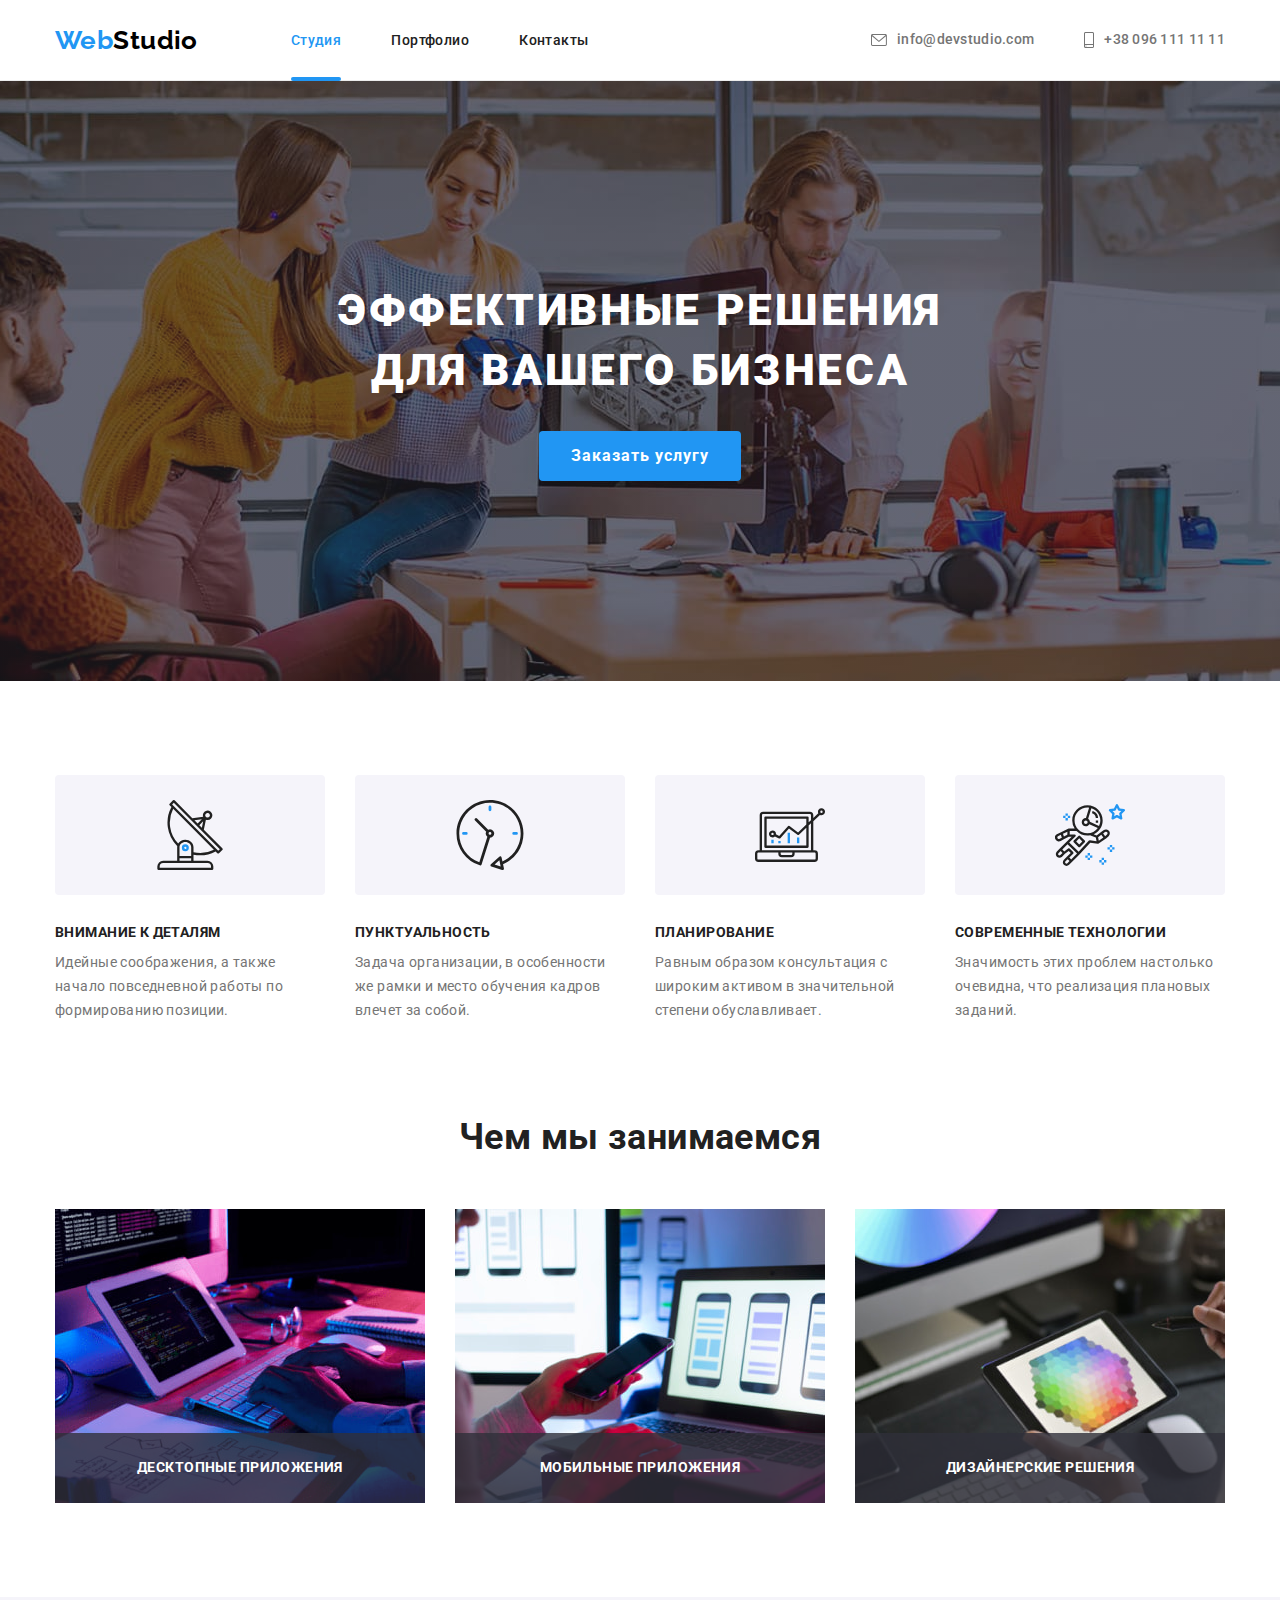
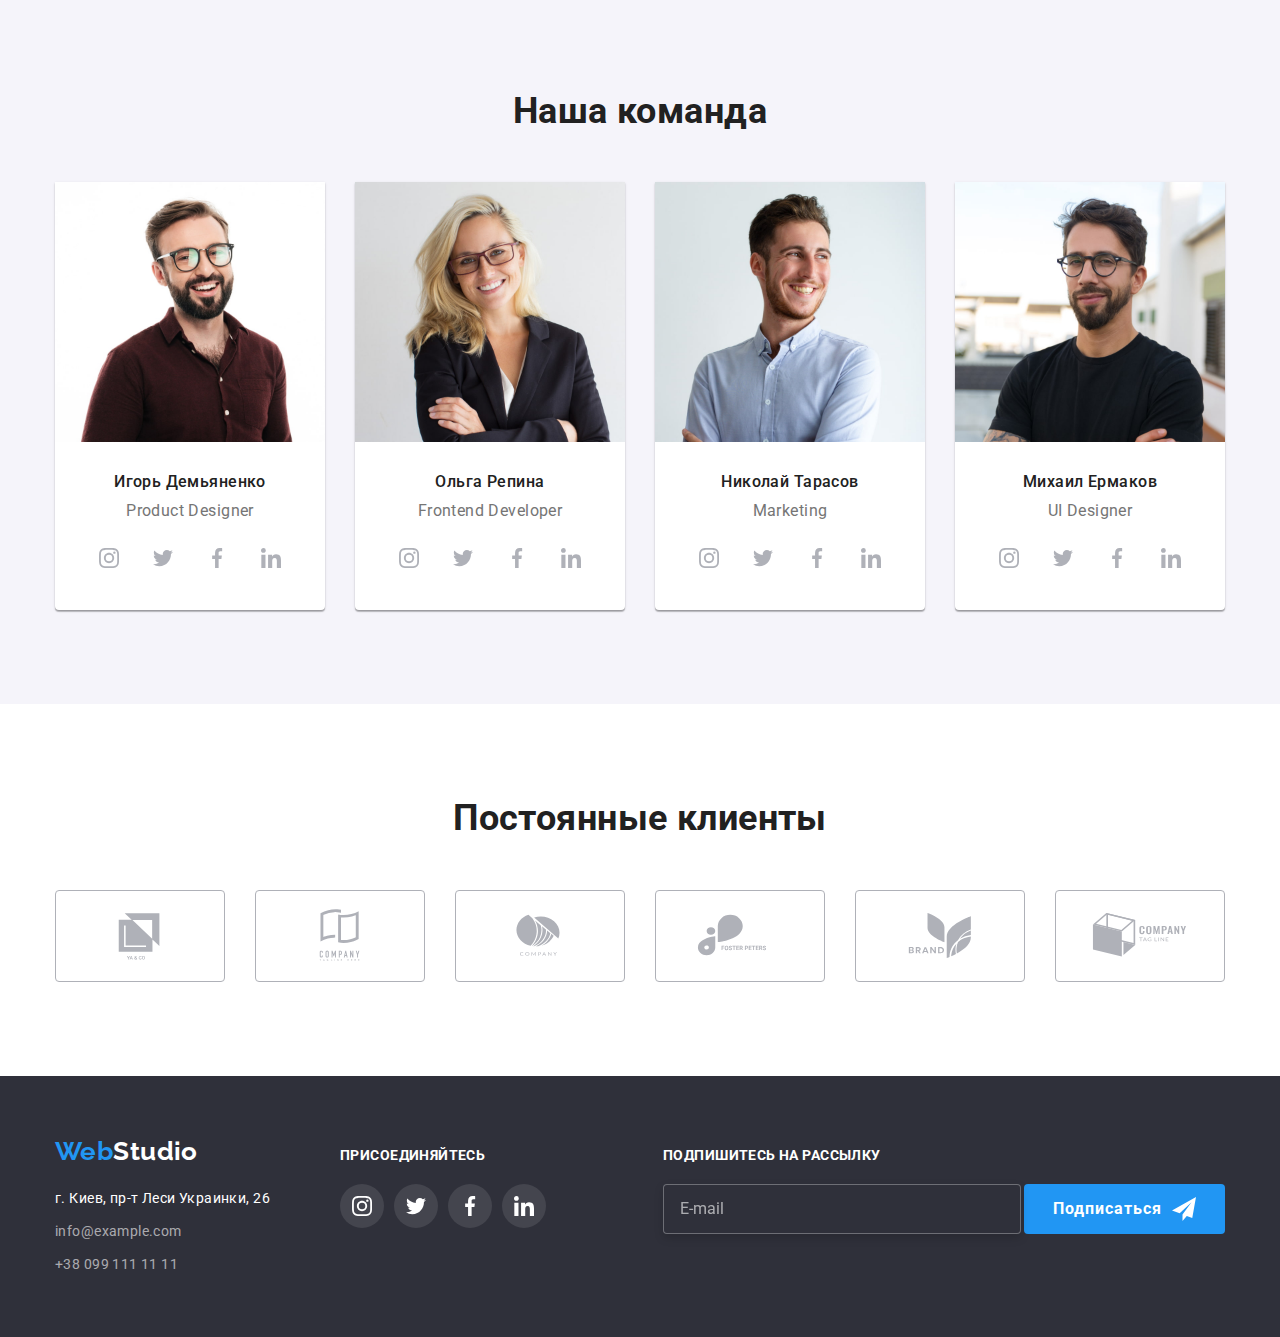
==== index.html @ cfaed06f "Initial commit" ====
<!DOCTYPE html>
<html lang="ru">
  <head>
    <meta charset="UTF-8" />
    <meta http-equiv="X-UA-Compatible" content="IE=edge" />
    <meta name="viewport" content="width=device-width, initial-scale=1.0" />
    <link rel="preconnect" href="https://fonts.googleapis.com" />
    <link rel="preconnect" href="https://fonts.gstatic.com" crossorigin />
    <link
      href="https://fonts.googleapis.com/css2?family=Raleway:wght@700&family=Roboto:wght@400;500;700;900&display=swap"
      rel="stylesheet"/>
    <title>Студия</title>
    <link rel="stylesheet" href="./css/modern-normalize.css">
    <link rel="stylesheet" href="./css/styles.css" />
  </head>
  <body>
    <header class="header">
      <div class="container about-container">
        <nav class="menu-nav">
            <a href="./index.html" class="logo"> Web<span class="logo-text">Studio</span></a>
          <ul class="site-nav list">        
            <li class="site-nav-item"><a href="./index.html" class="site-link link current">Студия</a></li>
            <li class="site-nav-item"><a href="./portfolio.html" class="site-link link">Портфолио</a></li>
            <li class="site-nav-item"><a href="#" class="site-link link">Контакты</a></li>
          </ul>      
        </nav>
        <ul class="out-nav list">
          <li class="out-nav-item">
            <a href="mailto:info@devstudio.com" class="out-link link">
              <svg class="out-nav-icon" width="16" height="12">
               <use href="./img/icons.svg#icon-envelope" ></use>
              </svg>
              info@devstudio.com</a>
          </li>
          <li class="out-nav-item">
            <a href="tel:+380961111111" class="out-link link">
              <svg class="out-nav-icon" width="10" height="16">
               <use href="./img/icons.svg#icon-smartphone" ></use>
              </svg>
              +38 096 111 11 11</a></li>
        </ul>
      </div>
    </header>
    <main>
     
      <section class="hero">
        <div class="container">
        <h1 class="hero-title">Эффективные решения для вашего бизнеса</h1>
        <button title="button" class="hero-btn" data-modal-open>Заказать услугу</button>
        </div>
      </section>
      <section class="feature section">
        <div class="container">
          <h2 class="section-title visually-hidden">Особенности</h2>
          <ul class="feature-list list">
            <li class="feature-item">
              <div class="feature-icon">
                <svg width="70" height="70">
                  <use href="./img/icons.svg#icon-antenna" ></use>
                </svg>  
              </div>          
              <h3 class="feature-title">Внимание к деталям</h3>
              <p class="feature-descr">Идейные соображения, а также начало повседневной работы по формированию позиции.</p>
            </li>
            <li class="feature-item">
              <div class="feature-icon">
                <svg width="70" height="70">
                  <use href="./img/icons.svg#icon-clock"></use>
                </svg>  
              </div>  
              <h3 class="feature-title">Пунктуальность</h3>
              <p class="feature-descr">Задача организации, в особенности же рамки и место обучения кадров влечет за собой.</p>
            </li>
            <li class="feature-item">
              <div class="feature-icon">
                <svg width="70" height="70">
                  <use href="./img/icons.svg#icon-diagram"></use>
                </svg>  
              </div>  
              <h3 class="feature-title">Планирование</h3>
              <p class="feature-descr">Равным образом консультация с широким активом в значительной степени обуславливает.</p>
            </li>
            <li class="feature-item">
              <div class="feature-icon">
                <svg width="70" height="70">
                  <use href="./img/icons.svg#icon-astronaut"></use>
                </svg>  
              </div>  
              <h3 class="feature-title">Современные технологии</h3>
              <p class="feature-descr">Значимость этих проблем настолько очевидна, что реализация плановых заданий.</p>
            </li>
          </ul>
        </div>
      </section>
      
      <section class="work section">
        <div class="container">
        <h2 class="section-title">Чем мы занимаемся</h2>
          <ul class="work-list list">
            <li class="work-item">
              <img src="./img/box/img-box1.jpg" alt="Разработка структуры сайта" width="370" height="294px"/>
              <p class="work-text">Десктопные приложения</p>
            </li>
            <li class="work-item">
              <img src="./img/box/img-box2.jpg" alt="адаптация" width="370" />
              <p class="work-text">Мобильные приложения</p>
            </li>
            <li class="work-item">
              <img src="./img/box/img-box3.jpg" alt="внешний интерфейс" width="370" />
              <p class="work-text">Дизайнерские решения</p>
            </li>
          </ul>
        </div>
      </section>
      <section class="team section">
        <div class="container">
          <h2 class="section-title">Наша команда</h2>
          <ul class="team-list list">
            <li class="team-item">
              <img src="./img/team/img-1.jpg" alt="Product Designer" width="270" />
              <div class="team-text">
                <h3 class="team-name">Игорь Демьяненко</h3>
                <p class="team-descr">Product Designer</p>
                <ul class="team-social list">
                  <li class="social-item">
                    <a href="#" class="social-link link">
                    <svg class="social-icon">
                      <use href="./img/icons.svg#icon-instagram"></use>
                    </svg>
                    </a>
                  </li>
                  <li class="social-item">
                    <a href="#" class="social-link link">
                    <svg class="social-icon">
                      <use href="./img/icons.svg#icon-twitter"></use>
                    </svg>
                    </a>
                  </li>
                  <li class="social-item">
                    <a href="#" class="social-link link">
                    <svg class="social-icon">
                      <use href="./img/icons.svg#icon-facebook"></use>
                    </svg>
                    </a>
                  </li>
                  <li class="social-item">
                    <a href="#" class="social-link link">
                    <svg class="social-icon">
                      <use href="./img/icons.svg#icon-linkedin"></use>
                    </svg>
                    </a>
                  </li>
                </ul>
              </div>
            </li>
            <li class="team-item">
              <img src="./img/team/img-2.jpg" alt="Frontend Developer" width="270" />
              <div class="team-text">
                <h3 class="team-name">Ольга Репина</h3>
                <p class="team-descr">Frontend Developer</p>
                <ul class="team-social list">
                  <li class="social-item">
                    <a href="#" class="social-link link">
                    <svg class="social-icon">
                      <use href="./img/icons.svg#icon-instagram"></use>
                    </svg>
                    </a>
                  </li>
                  <li class="social-item">
                    <a href="#" class="social-link link">
                    <svg class="social-icon">
                      <use href="./img/icons.svg#icon-twitter"></use>
                    </svg>
                    </a>
                  </li>
                  <li class="social-item">
                    <a href="#" class="social-link link">
                    <svg class="social-icon">
                      <use href="./img/icons.svg#icon-facebook"></use>
                    </svg>
                    </a>
                  </li>
                  <li class="social-item">
                    <a href="#" class="social-link link">
                    <svg class="social-icon">
                      <use href="./img/icons.svg#icon-linkedin"></use>
                    </svg>
                    </a>
                  </li>
                </ul>
              </div>
            </li>
            <li class="team-item">
              <img src="./img/team/img-3.jpg" alt="Marketing" width="270" />
              <div class="team-text">
                <h3 class="team-name">Николай Тарасов</h3>
                <p class="team-descr">Marketing</p>
                <ul class="team-social list">
                <li class="social-item">
                  <a href="#" class="social-link link">
                  <svg class="social-icon">
                    <use href="./img/icons.svg#icon-instagram"></use>
                  </svg>
                  </a>
                </li>
                <li class="social-item">
                  <a href="#" class="social-link link">
                  <svg class="social-icon">
                    <use href="./img/icons.svg#icon-twitter"></use>
                  </svg>
                  </a>
                </li>
                <li class="social-item">
                  <a href="#" class="social-link link">
                  <svg class="social-icon">
                    <use href="./img/icons.svg#icon-facebook"></use>
                  </svg>
                  </a>
                </li>
                <li class="social-item">
                  <a href="#" class="social-link link">
                  <svg class="social-icon">
                    <use href="./img/icons.svg#icon-linkedin"></use>
                  </svg>
                  </a>
                </li>
              </ul>
              </div>
            </li>
            <li class="team-item">
              <img src="./img/team/img-4.jpg" alt="UI Designer" width="270" />
              <div class="team-text">
                <h3 class="team-name">Михаил Ермаков</h3>
                <p class="team-descr">UI Designer</p>
                <ul class="team-social list">
                  <li class="social-item">
                    <a href="#" class="social-link link">
                    <svg class="social-icon">
                      <use href="./img/icons.svg#icon-instagram"></use>
                    </svg>
                    </a>
                  </li>
                  <li class="social-item">
                    <a href="#" class="social-link link">
                    <svg class="social-icon">
                      <use href="./img/icons.svg#icon-twitter"></use>
                    </svg>
                    </a>
                  </li>
                  <li class="social-item">
                    <a href="#" class="social-link link">
                    <svg class="social-icon">
                      <use href="./img/icons.svg#icon-facebook"></use>
                    </svg>
                    </a>
                  </li>
                  <li class="social-item">
                    <a href="#" class="social-link link">
                    <svg class="social-icon">
                      <use href="./img/icons.svg#icon-linkedin"></use>
                    </svg>
                    </a>
                  </li>
                </ul>
              </div>
            </li>
          </ul>
        </div>
      </section>
    <section class="client section">
      <div class="container">
        <h2 class="section-title">Постоянные клиенты</h2>
        <ul class="client-list list">
          <li class="client-item">
            <a href="#" class="client-link">
              <svg class="client-icon">
                <use href="./img/icons.svg#icon-client-1"></use>
              </svg>
            </a>
          </li>
          <li class="client-item">
            <a href="#" class="client-link">
              <svg class="client-icon">
                <use href="./img/icons.svg#icon-client-2"></use>
              </svg>
            </a>
          </li>
          <li class="client-item">
            <a href="#" class="client-link">
              <svg class="client-icon">
                <use href="./img/icons.svg#icon-client-3"></use>
              </svg>
            </a>
          </li>
          <li class="client-item">
            <a href="#" class="client-link">
              <svg class="client-icon">
                <use href="./img/icons.svg#icon-client-4"></use>
              </svg>
            </a>
          </li>
          <li class="client-item">
            <a href="#" class="client-link">
              <svg class="client-icon">
                <use href="./img/icons.svg#icon-client-5"></use>
              </svg>
            </a>
          </li>
          <li class="client-item">
            <a href="#" class="client-link">
              <svg class="client-icon">
                <use href="./img/icons.svg#icon-client-6"></use>
              </svg>
            </a>
          </li>
        </ul>
      </div>
    </section>
    </main>
    <footer class="footer">
      <div class="container ">
        <div>
          <a href="./index.html" class="logo"> Web<span class="footer-text">Studio</span></a>
          <address>
            <ul class="addres list">
              <li class="addres-item"><a href="https://goo.gl/maps/YC8JhcxrnrDwgEbE9" target="_blank" rel="noopener nofollow noreferrer" class="addres-link">г. Киев, пр-т Леси Украинки, 26</a></li>
              <li class="addres-item"><a href="mailto:info@example.com" class="link">info@example.com</a></li>
              <li class="addres-item"><a href="tel:+380991111111" class="link">+38 099 111 11 11</a></li>
            </ul>
          </address>
        </div>
        <div class="footer-social">
          <p class="footer-title">Присоединяйтесь</p>
          <ul class="social-list list">
            <li class="social-item">
              <a href="#" class="social-link link">
                <svg class="social-icon">
                  <use href="./img/icons.svg#icon-instagram"></use>
                </svg>
              </a>
            </li>
            <li class="social-item">
              <a href="#" class="social-link link">
                <svg class="social-icon">
                  <use href="./img/icons.svg#icon-twitter"></use>
                </svg>
              </a>
            </li>
            <li class="social-item">
              <a href="#" class="social-link link">
                <svg class="social-icon">
                  <use href="./img/icons.svg#icon-facebook"></use>
                </svg>
              </a>
            </li>
            <li class="social-item">
              <a href="#" class="social-link link">
                <svg class="social-icon">
                  <use href="./img/icons.svg#icon-linkedin"></use>
                </svg>
              </a>
            </li>
          </ul>
        </div>
        <div class="footer-subscription">
          <p class="footer-title">Подпишитесь на рассылку</p>
          <form class="footer-form">
            <input class="footer-input" type="email" name="mail" placeholder="E-mail" required>
            <button type="submit" class="footer-btn">
              Подписаться
              <svg class="send-icon">
                <use href="./img/icons.svg#icon-send"></use>
              </svg>
            </button>
          </form>
        </div>
      </div>
    </footer>
  <div class="backdrop is-hidden" data-modal>
    <div class="modal">
      <button type="button" class="modal-close" data-modal-close>
        <svg class="close-icon" width="18" height="18">
          <use href="./img/icons.svg#icon-close"></use>
        </svg>
      </button>
       <form class="request-form"> 
        <p class="request-title">Оставьте свои данные, мы вам перезвоним</p>
        
        <label class="request-field">
          <span class="request-descr">Имя</span> 
          <input class="request-input" type="text" name="name" required>
          <svg class="request-icon" width="18" height="18">
            <use href="./img/icons.svg#icon-person"></use>
          </svg>
        </label>
        
        <label class="request-field">
          <span class="request-descr">Телефон</span> 
          <input class="request-input" type="tel" name="tel" required>
          <svg class="request-icon" width="18" height="18">
            <use href="./img/icons.svg#icon-phone"></use>
          </svg>
        </label>

        <label class="request-field">
          <span class="request-descr">Почта</span> 
          <input class="request-input" type="email" name="mail" required>
          <svg class="request-icon" width="18" height="18">
            <use href="./img/icons.svg#icon-email"></use>
          </svg>
        </label>

        <label class="request-field">
          <span class="request-descr">Комментарии</span> 
          <textarea class="request-comment" name="comment" rows="10" placeholder="Введите текст"></textarea>
        </label>

        <label class="request-check">
          <input class="checkbox visually-hidden" type="checkbox" name="check" value="check"  required>
          <span class="custom-check">
            <svg class="check-icon" width="16" height="15">
              <use href="./img/icons.svg#icon-check"></use>
            </svg>
          </span>
          <span class="check-text">
            Соглашаюсь с рассылкой и принимаю 
            <a href="#" class="request-link">Условия договора</a> 
          </span>
        </label>

        <button type="submit" class="request-btn">Отправить</button>
      </form>
    </div>
    </div>
  <script src="./js/modal.js"></script>
  </body>
</html>
---- css/styles.css ----
:root {
  --primary-text-color: #757575;
  --title-text-color: #212121;
  --accent-color: #2196f3;
  --white-color: #ffffff;
  --alternative-white-color: #f5f4fa;
  --grey-fon-color: #c4c4c4;
  --border-color: #eeeeee;
  --line-color: #ececec;
  --icon-color: #afb1b8;
  --footer-color: #2f303a;
  --footer-icon: rgba(255, 255, 255, 0.1);
  --bgnd-text-color: rgba(47, 48, 58, 0.8);
  --modal-overlay-color: rgba(0, 0, 0, 0.2);
  --input-dorder-color: rgba(33, 33, 33, 0.2);

}

body {
  font-family: 'Roboto', 'Arial', 'sans-serif';
  background-color: var(--white-color);
  color: var(--primary-text-color);
  font-size: 14px;
  letter-spacing: 0.03em;
}

h1,
h2,
h3,
h4,
h5,
h6,
p {
  margin: 0;
}

img {
  display: block;
  max-width: 100%;
  height: auto;
}

.list {
  list-style: none;
  padding-left: 0;
  margin: 0;
}

.link {
  text-decoration: none;
  
}

.section {
  padding-top: 94px;
  padding-bottom: 94px;
}

.container {
  width: 1200px;
  margin: 0 auto;
  padding: 0 15px;
}
/* header */

.header {
  border-bottom: 1px solid var(--line-color);
}
.about-container {
  display: flex;
  align-items: center;
}

.menu-nav {
  display: flex;
  align-items: center;
}

.logo {
  font-family: 'Raleway';
  font-weight: 700;
  font-size: 26px;
  line-height: 1.19em;
  color: var(--accent-color);
  text-decoration: none;
}
.logo-text {
  color: #000000;
}

/* ste-nav */

.site-nav {
  display: flex;
  margin-left: 93px;
}

.site-link {
  font-weight: 500;
  color: var(--title-text-color);

  transition: color 250ms cubic-bezier(0.4, 0, 0.2, 1);  
}
.site-link:hover,
.site-link:focus {
  color: var(--accent-color);
}

.site-nav-item {
  position: relative;
}
.current {
  color: var(--accent-color);
}
.current::after {
  position: absolute;
  top: calc(100% + 29px);
  left: 0;
  content: '';
  width: 100%;
  height: 4px;
  background-color: var(--accent-color);
  border-radius: 2px;
}
.site-nav-item + .site-nav-item,
.out-nav-item + .out-nav-item {
  margin-left: 50px;
}

/* out-nav */

.out-nav {
  display: flex;
  margin-left: auto;
  padding: 32px 0;
}

.out-link {
  font-weight: 500;
  color: var(--primary-text-color);
  font-family: inherit;
  line-height: 1.14em;
  letter-spacing: 0.02em;
  display: flex;
  align-items: center;

  transition: color 250ms cubic-bezier(0.4, 0, 0.2, 1);
}

.out-nav-icon {
  fill: currentColor;
  margin-right: 10px;
}

.out-link:hover,
.out-link:focus {
  color: var(--accent-color);
}

/* main */

/* Studio */
.hero {
  max-width: 1600px;
  height: 600px;
  margin-left: auto;
  margin-right: auto;
  background-color: var(--grey-fon-color);
  background-image: linear-gradient(to right, rgba(47, 48, 58, 0.4), rgba(47, 48, 58, 0.4)),
    url(../img/hero.jpg);
  background-repeat: no-repeat;
  background-size: cover;
  background-position: center;
  padding: 200px 0;
}

.hero-title {
  font-weight: 900;
  font-size: 44px;
  line-height: 1.36em;
  text-align: center;
  letter-spacing: 0.06em;
  color: var(--white-color);
  text-transform: uppercase;
  width: 700px;
  margin: 0 auto;
}

.hero-btn {
  font-family: inherit;
  display: block;
  margin: 0 auto;
  background-color: var(--accent-color);
  border-radius: 4px;
  padding: 10px 32px;
  font-weight: 700;
  font-size: 16px;
  line-height: 1.88em;
  letter-spacing: 0.06em;
  color: var(--white-color);
  cursor: pointer;
  border-style: none;
  margin-top: 30px;

  transition: background-color 250ms cubic-bezier(0.4, 0, 0.2, 1);
}

.hero-btn:hover,
.hero-btn:focus {
  background-color: #188ce8;
}

.section-title {
  font-weight: 700;
  font-size: 36px;
  line-height: 1.16em;
  color: var(--title-text-color);
  text-align: center;
  margin-bottom: 50px;
}

/* feature */

.feature-list {
  display: flex;
}

.feature-icon {
  display: flex;
  justify-content: center;
  align-items: center;
  width: 270px;
  height: 120px;
  background-color: var(--alternative-white-color);
  border-radius: 4px;
}

.feature-item {
  width: 270px;
}

.feature-item + .feature-item {
  margin-left: 30px;
}

.feature-title {
  font-weight: 700;
  font-size: 14px;
  line-height: 1.14em;
  text-transform: uppercase;
  color: var(--title-text-color);
  margin-top: 30px;
}

.feature-descr {
  line-height: 1.71em;
  margin-top: 10px;
}

/* work */

.work {
  padding-top: 0;
}

.work-list,
.team-list {
  display: flex;
}

.work-item + .work-item,
.team-item + .team-item {
  margin-left: 30px;
}

.work-item {
  position: relative;
}

.work-text {
  display: flex;
  justify-content: center;
  align-items: center;
  position: absolute;
  width: 100%;
  height: 70px;
  left: 0;
  bottom: 0;
  font-weight: 700;
  line-height: 1.14em;
  text-transform: uppercase;
  color: var(--white-color);
  background-color: var(--bgnd-text-color);
}
/* team */

.team {
  background-color: var(--alternative-white-color);
}
.team-item {
  box-shadow: 0px 1px 3px rgba(0, 0, 0, 0.12), 0px 1px 1px rgba(0, 0, 0, 0.14),
    0px 2px 1px rgba(0, 0, 0, 0.2);
  border-radius: 0px 0px 4px 4px;
  width: 270px;
  background-color: var(--white-color);
}

.team-text {
  text-align: center;
  padding-top: 30px;
  padding-bottom: 30px;
}

.team-name {
  font-weight: 500;
  font-size: 16px;
  line-height: 1.19em;
  color: var(--title-text-color);
}

.team-descr {
  font-size: 16px;
  line-height: 1.19em;
  margin-top: 10px;
}

.team-social {
  display: flex;
  justify-content: center;
  margin-top: 16px;
}

.social-item + .social-item {
  margin-left: 10px;
}
.social-link {
  display: flex;
  align-items: center;
  justify-content: center;
  width: 44px;
  height: 44px;
  border-radius: 50%;
  color: var(--icon-color);

  transition-property: background-color, color;
  transition-duration: 250ms;
  transition-timing-function: cubic-bezier(0.4, 0, 0.2, 1);
}
.social-icon {
  width: 20px;
  height: 20px;
  fill: currentColor;
}
.social-link:hover,
.social-link:focus {
  background-color: var(--accent-color);
  color: var(--white-color);
}

/* Постоянные клиенты */

.client-list {
  display: flex;
}

.client-item + .client-item {
  margin-left: 30px;
}

.client-link {
  display: flex;
  justify-content: center;
  align-items: center;
  width: 170px;
  height: 92px;
  border: 1px solid var(--icon-color);
  border-radius: 4px;
  color: var(--icon-color);

  transition-property: background-color, color;
  transition-duration: 250ms;
  transition-timing-function: cubic-bezier(0.4, 0, 0.2, 1);

}

.client-link:hover,
.client-link:focus {
  color: var(--accent-color);
  border-color: var(--accent-color);
}

.client-icon {
  width: 106px;
  height: 60px;
  fill: currentColor;
}
/* footer */
.footer .container {
  display: flex;
  align-items: baseline;
}
.footer {
  background: var(--footer-color);
  padding: 60px 0;
}

.footer-text {
  color: var(--white-color);
}

.addres {
  font-style: normal;
  margin-top: 20px;
}

.addres-link {
  line-height: 1.71em;
  color: var(--white-color);
  color: var(--white-color);
  text-decoration: none;

  transition: color 250ms cubic-bezier(0.4, 0, 0.2, 1);
}
.addres-link:hover,
.addres-link:focus {
  color: var(--accent-color);
}

.addres .link {
  color: rgba(255, 255, 255, 0.6);
  line-height: 1.71em;

  transition: color 250ms cubic-bezier(0.4, 0, 0.2, 1);
}
.addres .link:hover,
.addres .link:focus {
  color: var(--accent-color);
}

.addres-item + .addres-item {
  margin-top: 9px;
}

.footer-social {
  margin-left: 70px;
}

.footer-title {
  font-weight: 700;
  line-height: 1.14em;
  text-transform: uppercase;
  color: var(--white-color);
}

.social-list {
  display: flex;
  justify-content: center;
  margin-top: 20px;
}
.social-list > .social-item {
  color: var(--white-color);
  border-radius: 50%;
  background-color: var(--footer-icon);
}

.social-list .social-link {
  color: var(--white-color);
}

/* footer form */

.footer-subscription {
  margin-left: auto;
}
.footer-form {
  margin-top: 20px;
}
.footer-input {
  width: 358px;
  height: 50px;
  padding-left: 16px;
  background-color: var(--footer-color);
  border: 1px solid rgba(255, 255, 255, 0.3);
  filter: drop-shadow(0px 4px 4px rgba(0, 0, 0, 0.15));
  border-radius: 4px;
  color: var(--white-color);
}

.footer-input::placeholder {
  font-size: 16px;
  line-height: 1.25em;
  color: rgba(255, 255, 255, 0.6);
}

.footer-btn {
  font-family: inherit;
  display: inline-flex;
  align-items: center;
  background-color: var(--accent-color);
  border-radius: 4px;
  padding: 10px 29px;
  font-weight: 700;
  font-size: 16px;
  line-height: 1.88em;
  letter-spacing: 0.06em;
  color: var(--white-color);
  cursor: pointer;
  border-style: none;

}


.send-icon {
  display: block;
  width: 24px;
  height: 24px;
  fill: currentColor;
  margin-left: 10px;
}
/* portfolio */

/* portfolio filter */

.filter-list {
  display: flex;
  justify-content: center;
  margin-bottom: 50px;
}
.filter-item {
  margin-left: 8px;
}
.filter-item:first-child {
  margin-left: 0;
}

.filter-btn {
  font-family: inherit;
  background-color: var(--alternative-white-color);
  font-weight: 500;
  font-size: 16px;
  line-height: 1.625em;
  letter-spacing: 0.03em;
  color: var(--title-text-color);
  padding: 6px 22px;
  border-style: none;
  border-radius: 4px;
  cursor: pointer;

  transition-property: background-color, color, box-shadow;
  transition-duration: 250ms;
  transition-timing-function: cubic-bezier(0.4, 0, 0.2, 1);

}
.filter-btn:hover,
.filter-btn:focus {
  background-color: var(--accent-color);
  color: var(--white-color);
  box-shadow: 0px 3px 1px rgba(0, 0, 0, 0.1), 0px 1px 2px rgba(0, 0, 0, 0.08),
    0px 2px 2px rgba(0, 0, 0, 0.12);
}

/* portfolio card */

.portfolio-list {
  display: flex;
  flex-wrap: wrap;
}

.portfolio-link {
  display: block;
}
.portfolio-item {
  width: 370px;
  margin-right: 30px;
  margin-bottom: 30px;
}
.portfolio-item:nth-child(3n) {
  margin-right: 0;
}
.portfolio-item:nth-last-child(-n + 3) {
  margin-bottom: 0;
}
.portfolio-text {
  padding: 20px 24px;
  border: 1px solid var(--border-color);
  border-top: none;
}
.portfolio-title {
  font-weight: 700;
  font-size: 18px;
  line-height: 2em;
  letter-spacing: 0.06em;
  color: var(--title-text-color);
  margin-bottom: 4px;
}
.portfolio-descr {
  line-height: 1.88em;
  font-family: inherit;
  font-weight: 400;
  font-size: 16px;
  letter-spacing: 0.03em;
  color: var(--primary-text-color);

  transition: box-shadow 250ms cubic-bezier(0.4, 0, 0.2, 1);
}
.portfolio-link:hover,
.portfolio-link:focus {
  box-shadow: 0px 1px 1px rgba(0, 0, 0, 0.12), 0px 4px 4px rgba(0, 0, 0, 0.06),
    1px 4px 6px rgba(0, 0, 0, 0.16);
}

.portfolio-thumb {
  position: relative;
  overflow: hidden;
}

.card-active {
  position: absolute;
  width: 100%;
  height: 100%;
  top: 0;
  left: 0;
  font-size: 18px;
  line-height: 1.56em;
  letter-spacing: 0.03em;
  padding: 63px 24px;

  color: var(--white-color);
  background-color: rgba(33, 150, 243, 0.9);
  transform: translateY(100%);
  transition: transform 250ms cubic-bezier(0.4, 0, 0.2, 1);
}

.portfolio-link:hover .card-active,
.portfolio-link:focus .card-active {
  transform: translateY(0);
}

/* модальное окно */

.backdrop {
  position: fixed;
  top: 0;
  left: 0;
  width: 100%;
  height: 100%;
  background-color: var(--modal-overlay-color);

  opacity: 1;
  visibility: visible;
  transition: opacity 250ms cubic-bezier(0.4, 0, 0.2, 1),
              visibility 250ms cubic-bezier(0.4, 0, 0.2, 1);
}

.backdrop.is-hidden {
  visibility: hidden;
  opacity: 0;
  pointer-events: none;
}
.modal-close {
  position: absolute;
  top: 8px;
  right: 8px;
  display: flex;
  align-items: center;
  justify-content: center;
  width: 30px;
  height: 30px;
  border: 1px solid rgba(0, 0, 0, 0.1);
  border-radius: 50%;
  background-color: var(--white-color);
  cursor: pointer;
  color: #000000;

  transition: color 250ms cubic-bezier(0.4, 0, 0.2, 1);
}
.close-icon {
  fill: currentColor;
}

.modal-close:hover,
.modal-close:focus {
  color: var(--accent-color);
}

.backdrop.is-hidden .modal {
  transform: translate(-50%, -50%) scale(0.8);
}

.modal {
  
  position: absolute;
  top: 50%;
  left: 50%;
  transform: translate(-50%, -50%) scale(1);
  width: 528px;
  height: 581px;
  background-color: var(--white-color);
  border-radius: 4px;
  box-shadow: 0px 1px 3px rgba(0, 0, 0, 0.12), 0px 1px 1px rgba(0, 0, 0, 0.14), 0px 2px 1px rgba(0, 0, 0, 0.2);
  padding: 40px;

  transition: transform 250ms cubic-bezier(0.4, 0, 0.2, 1);
}

/* request form */

.request-form{
  display: flex;
  flex-direction: column;
  align-items: center;
}
.request-title {
  font-weight: 700;
  font-size: 20px;
  line-height: 1.15em;
  color: var(--title-text-color);
}

.request-field{
  display: flex;
  flex-direction: column;
  position: relative;
}

.request-field:not(first-child) {
  margin-top: 10px;
}
.request-descr  {
  font-size: 12px;
  line-height: 1.17em;
  letter-spacing: 0.01em;

}
 .request-input {
  width: 448px;
  height: 40px;
  padding-left: 50px;
  border: 1px solid var(--input-dorder-color);
  border-radius: 4px;
  cursor: pointer;
  margin-top: 4px;

  transition: border-color 250ms cubic-bezier(0.4, 0, 0.2, 1);
}

.request-input:hover, 
.request-input:focus-within,
.request-comment:hover, 
.request-comment:focus-within {
  border-color: var(--accent-color);
  outline: none;
}

.request-input:hover+ .request-icon,
.request-input:focus-within+ .request-icon {
  fill: var(--accent-color);
}
.request-comment {
  width: 448px;
  height: 120px;
  padding: 12px 16px;
  border: 1px solid var(--input-dorder-color);
  border-radius: 4px;
  resize: none;
  margin-top: 4px;
  cursor: pointer;

    transition: border-color 250ms cubic-bezier(0.4, 0, 0.2, 1);

}
.request-comment::placeholder{
  letter-spacing: 0.01em;
  color: rgba(117, 117, 117, 0.5);
}
.request-icon{
  position: absolute;
  bottom: 11px;
  left: 12px;
  margin-top: 4px;
  fill: var(--title-text-color);
  cursor: pointer;
  transition: fill 250ms cubic-bezier(0.4, 0, 0.2, 1);
}

/* Checkbox */

.request-check {
  display: flex;
  align-items: center;
  font-size: 14px;
  line-height: 1.71em;
  margin-top: 20px;
}

.custom-check {
  display: inline-flex;
  align-items: center;
  justify-content: center;
  width: 16px;
  height: 15px;
  background-color: var(--white-color);
  border-radius: 2px;
  border: 2px solid var(--title-text-color);
  margin-right: 8px;

  transition: background-color 250ms cubic-bezier(0.4, 0, 0.2, 1),
              background-color 250ms cubic-bezier(0.4, 0, 0.2, 1);
}

.checkbox:checked+ .custom-check {
  background-color: var(--accent-color);
  border: 2px solid var(--accent-color);
}

.request-link {
  color: var(--accent-color);
}
.request-btn {

  font-family: inherit;
  font-weight: 700;
  font-size: 16px;
  line-height: 1.88em;
  letter-spacing: 0.06em;
  background-color: var(--accent-color);
  padding: 10px 55px;
  color: var(--white-color);
  box-shadow: 0px 4px 4px rgba(0, 0, 0, 0.15);
  border-radius: 4px;
  border: none;
  margin-top: 30px;
  cursor: pointer;

  transition: background-color 250ms cubic-bezier(0.4, 0, 0.2, 1);

}
.request-btn:hover,
.request-btn:focus {
 background-color: #188CE8;
}

/* Скрыть заголовки */
.visually-hidden {
  position: absolute;
  width: 1px;
  height: 1px;
  margin: -1px;
  border: 0;
  padding: 0;

  white-space: nowrap;
  clip-path: inset(100%);
  clip: rect(0 0 0 0);
  overflow: hidden;
}
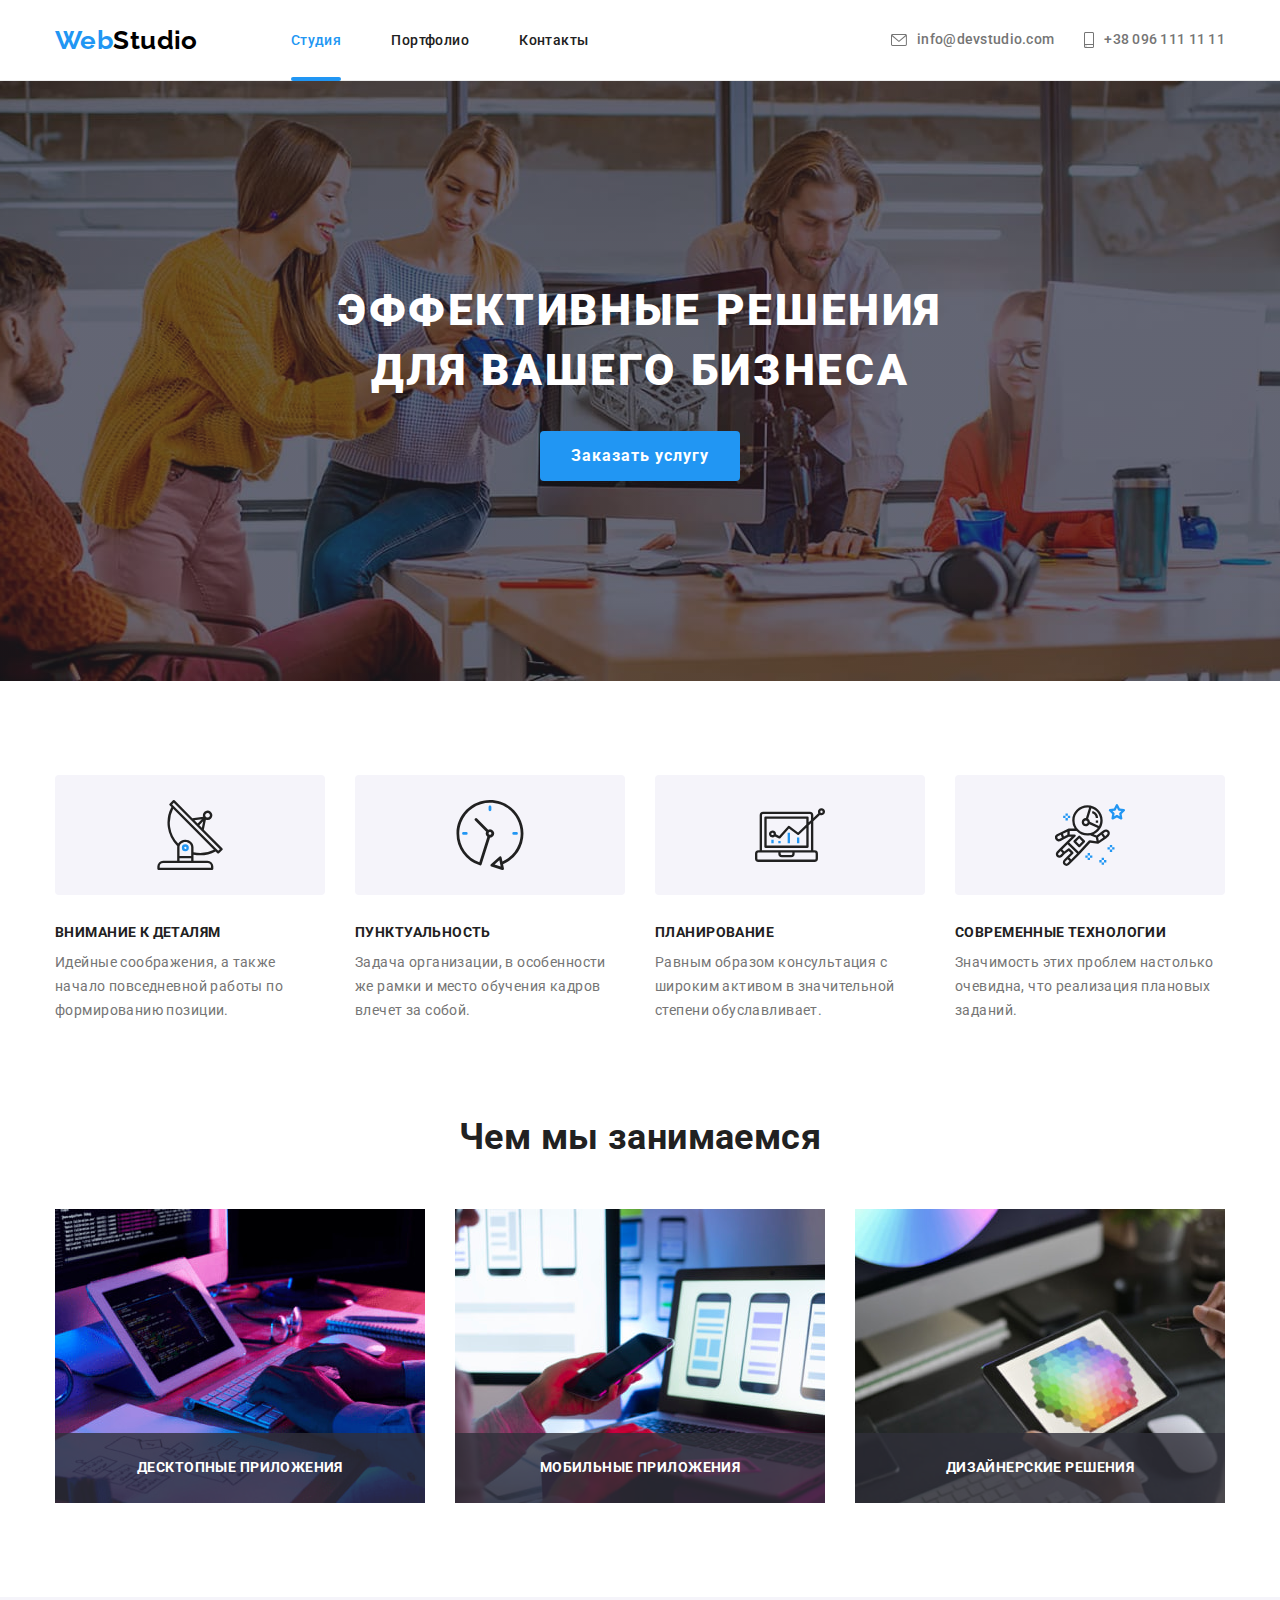
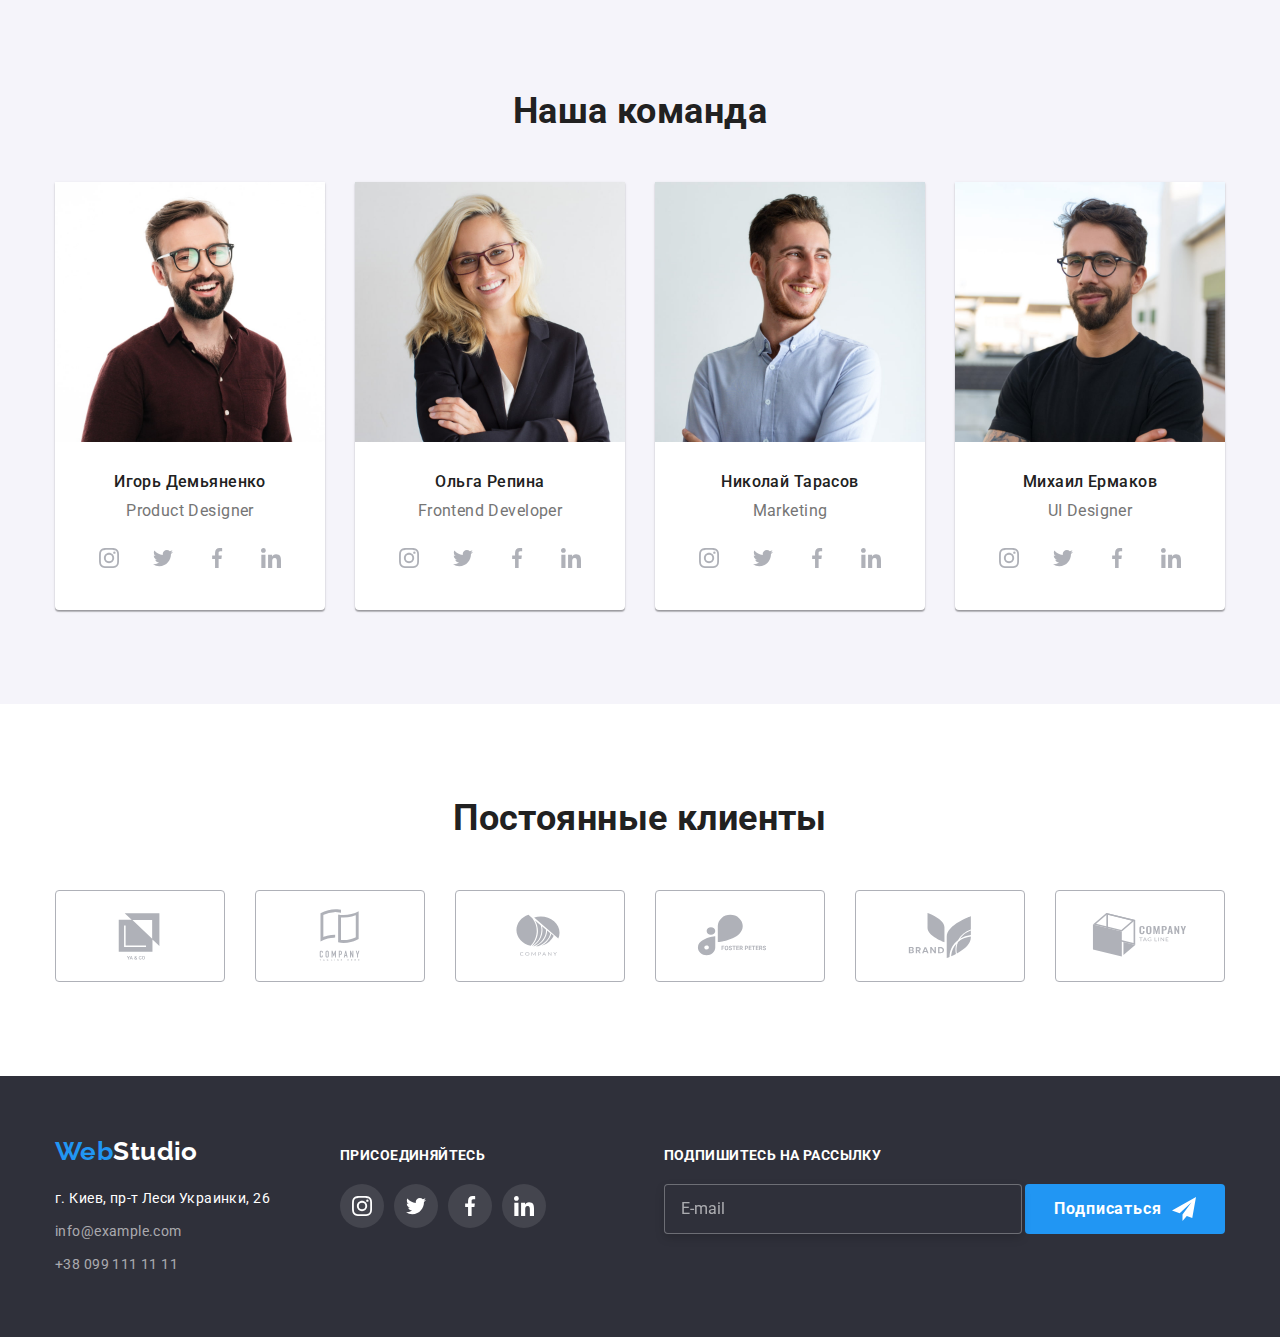
==== commit c9277d96: "Проводит рефакторинг CSS-кода через препроцессор SASS" ====
--- a/index.html
+++ b/index.html
@@ -10,31 +10,31 @@
       href="https://fonts.googleapis.com/css2?family=Raleway:wght@700&family=Roboto:wght@400;500;700;900&display=swap"
       rel="stylesheet"/>
     <title>Студия</title>
-    <link rel="stylesheet" href="./css/modern-normalize.css">
-    <link rel="stylesheet" href="./css/styles.css" />
+    <link rel="stylesheet" href="./css/modern-normalize.min.css">
+    <link rel="stylesheet" href="./css/main.min.css">
   </head>
   <body>
     <header class="header">
-      <div class="container about-container">
+      <div class="container header__container">
         <nav class="menu-nav">
-            <a href="./index.html" class="logo"> Web<span class="logo-text">Studio</span></a>
-          <ul class="site-nav list">        
-            <li class="site-nav-item"><a href="./index.html" class="site-link link current">Студия</a></li>
-            <li class="site-nav-item"><a href="./portfolio.html" class="site-link link">Портфолио</a></li>
-            <li class="site-nav-item"><a href="#" class="site-link link">Контакты</a></li>
+            <a href="./index.html" class="logo"> Web<span class="logo__text logo__text--light">Studio</span></a>
+          <ul class="menu-nav__list list">        
+            <li class="menu-nav__item"><a href="./index.html" class="menu-nav__link link menu-nav__link--current">Студия</a></li>
+            <li class="menu-nav__item"><a href="./portfolio.html" class="menu-nav__link link">Портфолио</a></li>
+            <li class="menu-nav__item"><a href="#" class="menu-nav__link link">Контакты</a></li>
           </ul>      
         </nav>
         <ul class="out-nav list">
-          <li class="out-nav-item">
-            <a href="mailto:info@devstudio.com" class="out-link link">
-              <svg class="out-nav-icon" width="16" height="12">
+          <li class="out-nav__item">
+            <a href="mailto:info@devstudio.com" class="out-nav__link link">
+              <svg class="out-nav__icon" width="16" height="12">
                <use href="./img/icons.svg#icon-envelope" ></use>
               </svg>
               info@devstudio.com</a>
           </li>
-          <li class="out-nav-item">
-            <a href="tel:+380961111111" class="out-link link">
-              <svg class="out-nav-icon" width="10" height="16">
+          <li class="out-nav__item">
+            <a href="tel:+380961111111" class="out-nav__link link">
+              <svg class="out-nav__icon" width="10" height="16">
                <use href="./img/icons.svg#icon-smartphone" ></use>
               </svg>
               +38 096 111 11 11</a></li>
@@ -45,49 +45,49 @@
      
       <section class="hero">
         <div class="container">
-        <h1 class="hero-title">Эффективные решения для вашего бизнеса</h1>
-        <button title="button" class="hero-btn" data-modal-open>Заказать услугу</button>
+        <h1 class="hero__title">Эффективные решения для вашего бизнеса</h1>
+        <button title="button" class="btn hero__btn" data-modal-open>Заказать услугу</button>
         </div>
       </section>
       <section class="feature section">
         <div class="container">
-          <h2 class="section-title visually-hidden">Особенности</h2>
-          <ul class="feature-list list">
-            <li class="feature-item">
-              <div class="feature-icon">
+          <h2 class="section__title visually-hidden">Особенности</h2>
+          <ul class="feature__list list">
+            <li class="feature__item">
+              <div class="feature__icon">
                 <svg width="70" height="70">
                   <use href="./img/icons.svg#icon-antenna" ></use>
                 </svg>  
               </div>          
-              <h3 class="feature-title">Внимание к деталям</h3>
-              <p class="feature-descr">Идейные соображения, а также начало повседневной работы по формированию позиции.</p>
-            </li>
-            <li class="feature-item">
-              <div class="feature-icon">
+              <h3 class="feature__title">Внимание к деталям</h3>
+              <p class="feature__descr">Идейные соображения, а также начало повседневной работы по формированию позиции.</p>
+            </li>
+            <li class="feature__item">
+              <div class="feature__icon">
                 <svg width="70" height="70">
                   <use href="./img/icons.svg#icon-clock"></use>
                 </svg>  
               </div>  
-              <h3 class="feature-title">Пунктуальность</h3>
-              <p class="feature-descr">Задача организации, в особенности же рамки и место обучения кадров влечет за собой.</p>
-            </li>
-            <li class="feature-item">
-              <div class="feature-icon">
+              <h3 class="feature__title">Пунктуальность</h3>
+              <p class="feature__descr">Задача организации, в особенности же рамки и место обучения кадров влечет за собой.</p>
+            </li>
+            <li class="feature__item">
+              <div class="feature__icon">
                 <svg width="70" height="70">
                   <use href="./img/icons.svg#icon-diagram"></use>
                 </svg>  
               </div>  
-              <h3 class="feature-title">Планирование</h3>
-              <p class="feature-descr">Равным образом консультация с широким активом в значительной степени обуславливает.</p>
-            </li>
-            <li class="feature-item">
-              <div class="feature-icon">
+              <h3 class="feature__title">Планирование</h3>
+              <p class="feature__descr">Равным образом консультация с широким активом в значительной степени обуславливает.</p>
+            </li>
+            <li class="feature__item">
+              <div class="feature__icon">
                 <svg width="70" height="70">
                   <use href="./img/icons.svg#icon-astronaut"></use>
                 </svg>  
               </div>  
-              <h3 class="feature-title">Современные технологии</h3>
-              <p class="feature-descr">Значимость этих проблем настолько очевидна, что реализация плановых заданий.</p>
+              <h3 class="feature__title">Современные технологии</h3>
+              <p class="feature__descr">Значимость этих проблем настолько очевидна, что реализация плановых заданий.</p>
             </li>
           </ul>
         </div>
@@ -95,57 +95,57 @@
       
       <section class="work section">
         <div class="container">
-        <h2 class="section-title">Чем мы занимаемся</h2>
-          <ul class="work-list list">
-            <li class="work-item">
-              <img src="./img/box/img-box1.jpg" alt="Разработка структуры сайта" width="370" height="294px"/>
-              <p class="work-text">Десктопные приложения</p>
-            </li>
-            <li class="work-item">
-              <img src="./img/box/img-box2.jpg" alt="адаптация" width="370" />
-              <p class="work-text">Мобильные приложения</p>
-            </li>
-            <li class="work-item">
-              <img src="./img/box/img-box3.jpg" alt="внешний интерфейс" width="370" />
-              <p class="work-text">Дизайнерские решения</p>
+        <h2 class="section__title">Чем мы занимаемся</h2>
+          <ul class="work__list list">
+            <li class="work__item">
+              <img class="work__picture" src="./img/box/img-box1.jpg" alt="Разработка структуры сайта" width="370" height="294px"/>
+              <p class="work__descr">Десктопные приложения</p>
+            </li>
+            <li class="work__item">
+              <img class="work__picture" src="./img/box/img-box2.jpg" alt="адаптация" width="370" />
+              <p class="work__descr">Мобильные приложения</p>
+            </li>
+            <li class="work__item">
+              <img class="work__picture" src="./img/box/img-box3.jpg" alt="внешний интерфейс" width="370" />
+              <p class="work__descr">Дизайнерские решения</p>
             </li>
           </ul>
         </div>
       </section>
       <section class="team section">
         <div class="container">
-          <h2 class="section-title">Наша команда</h2>
-          <ul class="team-list list">
-            <li class="team-item">
-              <img src="./img/team/img-1.jpg" alt="Product Designer" width="270" />
-              <div class="team-text">
-                <h3 class="team-name">Игорь Демьяненко</h3>
-                <p class="team-descr">Product Designer</p>
-                <ul class="team-social list">
-                  <li class="social-item">
-                    <a href="#" class="social-link link">
-                    <svg class="social-icon">
+          <h2 class="section__title">Наша команда</h2>
+          <ul class="team__list list">
+            <li class="team__item">
+              <img class="team__avatar" src="./img/team/img-1.jpg" alt="Product Designer" width="270" />
+              <div class="team__text">
+                <h3 class="team__name">Игорь Демьяненко</h3>
+                <p class="team__descr">Product Designer</p>
+                <ul class="social list">
+                  <li class="social__item">
+                    <a href="#" class="social__link link">
+                    <svg class="social__icon">
                       <use href="./img/icons.svg#icon-instagram"></use>
                     </svg>
                     </a>
                   </li>
-                  <li class="social-item">
-                    <a href="#" class="social-link link">
-                    <svg class="social-icon">
+                  <li class="social__item">
+                    <a href="#" class="social__link link">
+                    <svg class="social__icon">
                       <use href="./img/icons.svg#icon-twitter"></use>
                     </svg>
                     </a>
                   </li>
-                  <li class="social-item">
-                    <a href="#" class="social-link link">
-                    <svg class="social-icon">
+                  <li class="social__item">
+                    <a href="#" class="social__link link">
+                    <svg class="social__icon">
                       <use href="./img/icons.svg#icon-facebook"></use>
                     </svg>
                     </a>
                   </li>
-                  <li class="social-item">
-                    <a href="#" class="social-link link">
-                    <svg class="social-icon">
+                  <li class="social__item">
+                    <a href="#" class="social__link link">
+                    <svg class="social__icon">
                       <use href="./img/icons.svg#icon-linkedin"></use>
                     </svg>
                     </a>
@@ -153,36 +153,36 @@
                 </ul>
               </div>
             </li>
-            <li class="team-item">
-              <img src="./img/team/img-2.jpg" alt="Frontend Developer" width="270" />
-              <div class="team-text">
-                <h3 class="team-name">Ольга Репина</h3>
-                <p class="team-descr">Frontend Developer</p>
-                <ul class="team-social list">
-                  <li class="social-item">
-                    <a href="#" class="social-link link">
-                    <svg class="social-icon">
+            <li class="team__item">
+              <img class="team__avatar" src="./img/team/img-2.jpg" alt="Frontend Developer" width="270" />
+              <div class="team__text">
+                <h3 class="team__name">Ольга Репина</h3>
+                <p class="team__descr">Frontend Developer</p>
+                <ul class="social list">
+                  <li class="social__item">
+                    <a href="#" class="social__link link">
+                    <svg class="social__icon">
                       <use href="./img/icons.svg#icon-instagram"></use>
                     </svg>
                     </a>
                   </li>
-                  <li class="social-item">
-                    <a href="#" class="social-link link">
-                    <svg class="social-icon">
+                  <li class="social__item">
+                    <a href="#" class="social__link link">
+                    <svg class="social__icon">
                       <use href="./img/icons.svg#icon-twitter"></use>
                     </svg>
                     </a>
                   </li>
-                  <li class="social-item">
-                    <a href="#" class="social-link link">
-                    <svg class="social-icon">
+                  <li class="social__item">
+                    <a href="#" class="social__link link">
+                    <svg class="social__icon">
                       <use href="./img/icons.svg#icon-facebook"></use>
                     </svg>
                     </a>
                   </li>
-                  <li class="social-item">
-                    <a href="#" class="social-link link">
-                    <svg class="social-icon">
+                  <li class="social__item">
+                    <a href="#" class="social__link link">
+                    <svg class="social__icon">
                       <use href="./img/icons.svg#icon-linkedin"></use>
                     </svg>
                     </a>
@@ -190,36 +190,36 @@
                 </ul>
               </div>
             </li>
-            <li class="team-item">
-              <img src="./img/team/img-3.jpg" alt="Marketing" width="270" />
-              <div class="team-text">
-                <h3 class="team-name">Николай Тарасов</h3>
-                <p class="team-descr">Marketing</p>
-                <ul class="team-social list">
-                <li class="social-item">
-                  <a href="#" class="social-link link">
-                  <svg class="social-icon">
+            <li class="team__item">
+              <img class="team__avatar" src="./img/team/img-3.jpg" alt="Marketing" width="270" />
+              <div class="team__text">
+                <h3 class="team__name">Николай Тарасов</h3>
+                <p class="team__descr">Marketing</p>
+                <ul class="social list">
+                <li class="social__item">
+                  <a href="#" class="social__link link">
+                  <svg class="social__icon">
                     <use href="./img/icons.svg#icon-instagram"></use>
                   </svg>
                   </a>
                 </li>
-                <li class="social-item">
-                  <a href="#" class="social-link link">
-                  <svg class="social-icon">
+                <li class="social__item">
+                  <a href="#" class="social__link link">
+                  <svg class="social__icon">
                     <use href="./img/icons.svg#icon-twitter"></use>
                   </svg>
                   </a>
                 </li>
-                <li class="social-item">
-                  <a href="#" class="social-link link">
-                  <svg class="social-icon">
+                <li class="social__item">
+                  <a href="#" class="social__link link">
+                  <svg class="social__icon">
                     <use href="./img/icons.svg#icon-facebook"></use>
                   </svg>
                   </a>
                 </li>
-                <li class="social-item">
-                  <a href="#" class="social-link link">
-                  <svg class="social-icon">
+                <li class="social__item">
+                  <a href="#" class="social__link link">
+                  <svg class="social__icon">
                     <use href="./img/icons.svg#icon-linkedin"></use>
                   </svg>
                   </a>
@@ -227,36 +227,36 @@
               </ul>
               </div>
             </li>
-            <li class="team-item">
-              <img src="./img/team/img-4.jpg" alt="UI Designer" width="270" />
-              <div class="team-text">
-                <h3 class="team-name">Михаил Ермаков</h3>
-                <p class="team-descr">UI Designer</p>
-                <ul class="team-social list">
-                  <li class="social-item">
-                    <a href="#" class="social-link link">
-                    <svg class="social-icon">
+            <li class="team__item">
+              <img class="team__avatar" src="./img/team/img-4.jpg" alt="UI Designer" width="270" />
+              <div class="team__text">
+                <h3 class="team__name">Михаил Ермаков</h3>
+                <p class="team__descr">UI Designer</p>
+                <ul class="social list">
+                  <li class="social__item">
+                    <a href="#" class="social__link link">
+                    <svg class="social__icon">
                       <use href="./img/icons.svg#icon-instagram"></use>
                     </svg>
                     </a>
                   </li>
-                  <li class="social-item">
-                    <a href="#" class="social-link link">
-                    <svg class="social-icon">
+                  <li class="social__item">
+                    <a href="#" class="social__link link">
+                    <svg class="social__icon">
                       <use href="./img/icons.svg#icon-twitter"></use>
                     </svg>
                     </a>
                   </li>
-                  <li class="social-item">
-                    <a href="#" class="social-link link">
-                    <svg class="social-icon">
+                  <li class="social__item">
+                    <a href="#" class="social__link link">
+                    <svg class="social__icon">
                       <use href="./img/icons.svg#icon-facebook"></use>
                     </svg>
                     </a>
                   </li>
-                  <li class="social-item">
-                    <a href="#" class="social-link link">
-                    <svg class="social-icon">
+                  <li class="social__item">
+                    <a href="#" class="social__link link">
+                    <svg class="social__icon">
                       <use href="./img/icons.svg#icon-linkedin"></use>
                     </svg>
                     </a>
@@ -269,46 +269,46 @@
       </section>
     <section class="client section">
       <div class="container">
-        <h2 class="section-title">Постоянные клиенты</h2>
-        <ul class="client-list list">
-          <li class="client-item">
-            <a href="#" class="client-link">
-              <svg class="client-icon">
+        <h2 class="section__title">Постоянные клиенты</h2>
+        <ul class="client__list list">
+          <li class="client__item">
+            <a href="#" class="client__link">
+              <svg class="client__icon">
                 <use href="./img/icons.svg#icon-client-1"></use>
               </svg>
             </a>
           </li>
-          <li class="client-item">
-            <a href="#" class="client-link">
-              <svg class="client-icon">
+          <li class="client__item">
+            <a href="#" class="client__link">
+              <svg class="client__icon">
                 <use href="./img/icons.svg#icon-client-2"></use>
               </svg>
             </a>
           </li>
-          <li class="client-item">
-            <a href="#" class="client-link">
-              <svg class="client-icon">
+          <li class="client__item">
+            <a href="#" class="client__link">
+              <svg class="client__icon">
                 <use href="./img/icons.svg#icon-client-3"></use>
               </svg>
             </a>
           </li>
-          <li class="client-item">
-            <a href="#" class="client-link">
-              <svg class="client-icon">
+          <li class="client__item">
+            <a href="#" class="client__link">
+              <svg class="client__icon">
                 <use href="./img/icons.svg#icon-client-4"></use>
               </svg>
             </a>
           </li>
-          <li class="client-item">
-            <a href="#" class="client-link">
-              <svg class="client-icon">
+          <li class="client__item">
+            <a href="#" class="client__link">
+              <svg class="client__icon">
                 <use href="./img/icons.svg#icon-client-5"></use>
               </svg>
             </a>
           </li>
-          <li class="client-item">
-            <a href="#" class="client-link">
-              <svg class="client-icon">
+          <li class="client__item">
+            <a href="#" class="client__link">
+              <svg class="client__icon">
                 <use href="./img/icons.svg#icon-client-6"></use>
               </svg>
             </a>
@@ -318,57 +318,57 @@
     </section>
     </main>
     <footer class="footer">
-      <div class="container ">
+      <div class="container footer__container">
         <div>
-          <a href="./index.html" class="logo"> Web<span class="footer-text">Studio</span></a>
-          <address>
-            <ul class="addres list">
-              <li class="addres-item"><a href="https://goo.gl/maps/YC8JhcxrnrDwgEbE9" target="_blank" rel="noopener nofollow noreferrer" class="addres-link">г. Киев, пр-т Леси Украинки, 26</a></li>
-              <li class="addres-item"><a href="mailto:info@example.com" class="link">info@example.com</a></li>
-              <li class="addres-item"><a href="tel:+380991111111" class="link">+38 099 111 11 11</a></li>
+          <a href="./index.html" class="logo"> Web<span class="logo__text logo__text--darck">Studio</span></a>
+          <address class="footer_addres addres">
+            <ul class="addres__list list">
+              <li class="addres__item"><a href="https://goo.gl/maps/YC8JhcxrnrDwgEbE9" target="_blank" rel="noopener nofollow noreferrer" class="addres__link addres__link--darck">г. Киев, пр-т Леси Украинки, 26</a></li>
+              <li class="addres__item"><a href="mailto:info@example.com" class="addres__link link">info@example.com</a></li>
+              <li class="addres__item"><a href="tel:+380991111111" class="addres__link link">+38 099 111 11 11</a></li>
             </ul>
           </address>
         </div>
-        <div class="footer-social">
-          <p class="footer-title">Присоединяйтесь</p>
-          <ul class="social-list list">
-            <li class="social-item">
-              <a href="#" class="social-link link">
-                <svg class="social-icon">
+        <div class="footer__media">
+          <p class="footer__title">Присоединяйтесь</p>
+          <ul class="footer__social social list">
+            <li class="social__item">
+              <a href="#" class="social__link link">
+                <svg class="social__icon">
                   <use href="./img/icons.svg#icon-instagram"></use>
                 </svg>
               </a>
             </li>
-            <li class="social-item">
-              <a href="#" class="social-link link">
-                <svg class="social-icon">
+            <li class="social__item">
+              <a href="#" class="social__link link">
+                <svg class="social__icon">
                   <use href="./img/icons.svg#icon-twitter"></use>
                 </svg>
               </a>
             </li>
-            <li class="social-item">
-              <a href="#" class="social-link link">
-                <svg class="social-icon">
+            <li class="social__item">
+              <a href="#" class="social__link link">
+                <svg class="social__icon">
                   <use href="./img/icons.svg#icon-facebook"></use>
                 </svg>
               </a>
             </li>
-            <li class="social-item">
-              <a href="#" class="social-link link">
-                <svg class="social-icon">
+            <li class="social__item">
+              <a href="#" class="social__link link">
+                <svg class="social__icon">
                   <use href="./img/icons.svg#icon-linkedin"></use>
                 </svg>
               </a>
             </li>
           </ul>
         </div>
-        <div class="footer-subscription">
-          <p class="footer-title">Подпишитесь на рассылку</p>
-          <form class="footer-form">
-            <input class="footer-input" type="email" name="mail" placeholder="E-mail" required>
-            <button type="submit" class="footer-btn">
+        <div class="footer__subscription subscription">
+          <p class="footer__title">Подпишитесь на рассылку</p>
+          <form class="subscription__form">
+            <input class="subscription__input" type="email" name="mail" placeholder="E-mail" required>
+            <button type="submit" class="btn footer__btn">
               Подписаться
-              <svg class="send-icon">
+              <svg class="footer__btn-icon">
                 <use href="./img/icons.svg#icon-send"></use>
               </svg>
             </button>
@@ -378,57 +378,57 @@
     </footer>
   <div class="backdrop is-hidden" data-modal>
     <div class="modal">
-      <button type="button" class="modal-close" data-modal-close>
-        <svg class="close-icon" width="18" height="18">
+      <button type="button" class="modal__close-btn" data-modal-close>
+        <svg class="modal__close-icon" width="18" height="18">
           <use href="./img/icons.svg#icon-close"></use>
         </svg>
       </button>
-       <form class="request-form"> 
-        <p class="request-title">Оставьте свои данные, мы вам перезвоним</p>
+       <form class="form"> 
+        <p class="form__title">Оставьте свои данные, мы вам перезвоним</p>
         
-        <label class="request-field">
-          <span class="request-descr">Имя</span> 
-          <input class="request-input" type="text" name="name" required>
-          <svg class="request-icon" width="18" height="18">
+        <label class="form__field">
+          <span class="form__descr">Имя</span> 
+          <input class="form__input" type="text" name="name" required>
+          <svg class="form__icon" width="18" height="18">
             <use href="./img/icons.svg#icon-person"></use>
           </svg>
         </label>
         
-        <label class="request-field">
-          <span class="request-descr">Телефон</span> 
-          <input class="request-input" type="tel" name="tel" required>
-          <svg class="request-icon" width="18" height="18">
+        <label class="form__field">
+          <span class="form__descr">Телефон</span> 
+          <input class="form__input" type="tel" name="tel" required>
+          <svg class="form__icon" width="18" height="18">
             <use href="./img/icons.svg#icon-phone"></use>
           </svg>
         </label>
 
-        <label class="request-field">
-          <span class="request-descr">Почта</span> 
-          <input class="request-input" type="email" name="mail" required>
-          <svg class="request-icon" width="18" height="18">
+        <label class="form__field">
+          <span class="form__descr">Почта</span> 
+          <input class="form__input" type="email" name="mail" required>
+          <svg class="form__icon" width="18" height="18">
             <use href="./img/icons.svg#icon-email"></use>
           </svg>
         </label>
 
-        <label class="request-field">
-          <span class="request-descr">Комментарии</span> 
-          <textarea class="request-comment" name="comment" rows="10" placeholder="Введите текст"></textarea>
+        <label class="form__field">
+          <span class="form__descr">Комментарии</span> 
+          <textarea class="form__comment" name="comment" rows="10" placeholder="Введите текст"></textarea>
         </label>
 
-        <label class="request-check">
-          <input class="checkbox visually-hidden" type="checkbox" name="check" value="check"  required>
-          <span class="custom-check">
-            <svg class="check-icon" width="16" height="15">
+        <label class="form__checkbox checkbox">
+          <input class="check visually-hidden" type="checkbox" name="check" value="check"  required>
+          <span class="checkbox__custom-check">
+            <svg class="checkbox__custom-icon" width="16" height="15">
               <use href="./img/icons.svg#icon-check"></use>
             </svg>
           </span>
-          <span class="check-text">
+          <span class="checkbox-text">
             Соглашаюсь с рассылкой и принимаю 
-            <a href="#" class="request-link">Условия договора</a> 
+            <a href="#" class="checkbox__link">Условия договора</a> 
           </span>
         </label>
 
-        <button type="submit" class="request-btn">Отправить</button>
+        <button type="submit" class="btn form__btn">Отправить</button>
       </form>
     </div>
     </div>
--- a/css/main.min.css
+++ b/css/main.min.css
@@ -0,0 +1 @@
+:root{--primary-text-color: #757575;--title-text-color: #212121;--accent-color: #2196f3;--white-color: #ffffff;--alternative-white-color: #f5f4fa;--grey-fon-color: #c4c4c4;--border-color: #eeeeee;--line-color: #ececec;--icon-color: #afb1b8;--footer-color: #2f303a;--footer-icon: rgba(255, 255, 255, 0.1);--bgnd-text-color: rgba(47, 48, 58, 0.8);--modal-overlay-color: rgba(0, 0, 0, 0.2);--input-dorder-color: rgba(33, 33, 33, 0.2)}.visually-hidden{position:absolute;width:1px;height:1px;margin:-1px;border:0;padding:0;white-space:nowrap;-webkit-clip-path:inset(100%);clip-path:inset(100%);clip:rect(0 0 0 0);overflow:hidden}body{font-family:"Roboto","Arial","sans-serif";background-color:var(--white-color);color:var(--primary-text-color);font-size:14px;letter-spacing:.03em}h1,h2,h3,h4,h5,h6,p{margin:0}img{display:block;max-width:100%;height:auto}.list{list-style:none;padding-left:0;margin:0}.link{text-decoration:none}.btn{width:200px;height:50px;background-color:var(--accent-color);border-radius:4px;padding:0;font-family:inherit;font-weight:700;font-size:16px;line-height:1.88em;letter-spacing:.06em;color:var(--white-color);cursor:pointer;border-style:none;-webkit-transition:background-color 250ms cubic-bezier(0.4, 0, 0.2, 1);transition:background-color 250ms cubic-bezier(0.4, 0, 0.2, 1)}.btn:hover,.btn:focus{background-color:#188ce8}.section{padding-top:94px;padding-bottom:94px}.section__title{font-weight:700;font-size:36px;line-height:1.16em;color:var(--title-text-color);text-align:center;margin-bottom:50px}.container{width:1200px;margin:0 auto;padding:0 15px}.social{display:-webkit-box;display:-ms-flexbox;display:flex;-webkit-box-pack:center;-ms-flex-pack:center;justify-content:center;margin-top:16px}.social__item:not(:first-child){margin-left:10px}.social__link{display:-webkit-box;display:-ms-flexbox;display:flex;-webkit-box-align:center;-ms-flex-align:center;align-items:center;-webkit-box-pack:center;-ms-flex-pack:center;justify-content:center;width:44px;height:44px;border-radius:50%;color:var(--icon-color);-webkit-transition:background-color 250ms cubic-bezier(0.4, 0, 0.2, 1),color 250ms cubic-bezier(0.4, 0, 0.2, 1);transition:background-color 250ms cubic-bezier(0.4, 0, 0.2, 1),color 250ms cubic-bezier(0.4, 0, 0.2, 1)}.social__icon{width:20px;height:20px;fill:currentColor}.social__link:hover,.social__link:focus{background-color:var(--accent-color);color:var(--white-color)}.logo{font-family:"Raleway";font-weight:700;font-size:26px;line-height:1.19em;color:var(--accent-color);text-decoration:none}.logo__text--light{color:#000}.logo__text--darck{color:var(--white-color)}.addres__list{font-style:normal;margin-top:20px}.addres__link--darck{line-height:1.71em;color:var(--white-color);text-decoration:none;-webkit-transition:color 250ms cubic-bezier(0.4, 0, 0.2, 1);transition:color 250ms cubic-bezier(0.4, 0, 0.2, 1)}.addres__link--darck:hover,.addres__link--darck:focus{color:var(--accent-color)}.addres__list .link{color:rgba(255,255,255,.6);line-height:1.71em;-webkit-transition:color 250ms cubic-bezier(0.4, 0, 0.2, 1);transition:color 250ms cubic-bezier(0.4, 0, 0.2, 1)}.addres__list .link:hover,.addres__list .link:focus{color:var(--accent-color)}.addres__item:not(:first-child){margin-top:9px}.backdrop{position:fixed;top:0;left:0;width:100%;height:100%;background-color:var(--modal-overlay-color);opacity:1;visibility:visible;-webkit-transition:opacity 250ms cubic-bezier(0.4, 0, 0.2, 1),visibility 250ms cubic-bezier(0.4, 0, 0.2, 1);transition:opacity 250ms cubic-bezier(0.4, 0, 0.2, 1),visibility 250ms cubic-bezier(0.4, 0, 0.2, 1)}.backdrop.is-hidden{visibility:hidden;opacity:0;pointer-events:none}.modal{position:absolute;top:50%;left:50%;-webkit-transform:translate(-50%, -50%) scale(1);transform:translate(-50%, -50%) scale(1);width:528px;height:581px;background-color:var(--white-color);border-radius:4px;-webkit-box-shadow:0px 1px 3px rgba(0,0,0,.12),0px 1px 1px rgba(0,0,0,.14),0px 2px 1px rgba(0,0,0,.2);box-shadow:0px 1px 3px rgba(0,0,0,.12),0px 1px 1px rgba(0,0,0,.14),0px 2px 1px rgba(0,0,0,.2);padding:40px;-webkit-transition:-webkit-transform 250ms cubic-bezier(0.4, 0, 0.2, 1);transition:-webkit-transform 250ms cubic-bezier(0.4, 0, 0.2, 1);transition:transform 250ms cubic-bezier(0.4, 0, 0.2, 1);transition:transform 250ms cubic-bezier(0.4, 0, 0.2, 1), -webkit-transform 250ms cubic-bezier(0.4, 0, 0.2, 1)}.modal__close-btn{position:absolute;top:8px;right:8px;display:-webkit-box;display:-ms-flexbox;display:flex;-webkit-box-align:center;-ms-flex-align:center;align-items:center;-webkit-box-pack:center;-ms-flex-pack:center;justify-content:center;width:30px;height:30px;border:1px solid rgba(0,0,0,.1);border-radius:50%;background-color:var(--white-color);cursor:pointer;color:#000;-webkit-transition:color 250ms cubic-bezier(0.4, 0, 0.2, 1);transition:color 250ms cubic-bezier(0.4, 0, 0.2, 1)}.modal__close-icon{fill:currentColor}.modal__close-btn:hover,.modal__close-btn:focus{color:var(--accent-color)}.backdrop.is-hidden .modal{-webkit-transform:translate(-50%, -50%) scale(0.8);transform:translate(-50%, -50%) scale(0.8)}.form{display:-webkit-box;display:-ms-flexbox;display:flex;-webkit-box-orient:vertical;-webkit-box-direction:normal;-ms-flex-direction:column;flex-direction:column;-webkit-box-align:center;-ms-flex-align:center;align-items:center}.form__title{font-weight:700;font-size:20px;line-height:1.15em;color:var(--title-text-color)}.form__field{display:-webkit-box;display:-ms-flexbox;display:flex;-webkit-box-orient:vertical;-webkit-box-direction:normal;-ms-flex-direction:column;flex-direction:column;position:relative}.form__field:not(first-child){margin-top:10px}.form__descr{font-size:12px;line-height:1.17em;letter-spacing:.01em}.form__input{width:448px;height:40px;padding-left:50px;border:1px solid var(--input-dorder-color);border-radius:4px;cursor:pointer;margin-top:4px;-webkit-transition:border-color 250ms cubic-bezier(0.4, 0, 0.2, 1);transition:border-color 250ms cubic-bezier(0.4, 0, 0.2, 1)}.form__input:hover,.form__input:focus-within,.form__comment:hover,.form__comment:focus-within{border-color:var(--accent-color);outline:none}.form__input:hover+.form__icon,.form__input:focus-within+.form__icon{fill:var(--accent-color)}.form__comment{width:448px;height:120px;padding:12px 16px;border:1px solid var(--input-dorder-color);border-radius:4px;resize:none;margin-top:4px;cursor:pointer;-webkit-transition:border-color 250ms cubic-bezier(0.4, 0, 0.2, 1);transition:border-color 250ms cubic-bezier(0.4, 0, 0.2, 1)}.form__comment::-webkit-input-placeholder{letter-spacing:.01em;color:rgba(117,117,117,.5)}.form__comment::-moz-placeholder{letter-spacing:.01em;color:rgba(117,117,117,.5)}.form__comment:-ms-input-placeholder{letter-spacing:.01em;color:rgba(117,117,117,.5)}.form__comment::-ms-input-placeholder{letter-spacing:.01em;color:rgba(117,117,117,.5)}.form__comment::placeholder{letter-spacing:.01em;color:rgba(117,117,117,.5)}.form__icon{position:absolute;bottom:11px;left:12px;margin-top:4px;fill:var(--title-text-color);cursor:pointer;-webkit-transition:fill 250ms cubic-bezier(0.4, 0, 0.2, 1);transition:fill 250ms cubic-bezier(0.4, 0, 0.2, 1)}.form__checkbox{margin-top:20px}.form__btn{display:block;-webkit-box-shadow:0px 4px 4px rgba(0,0,0,.15);box-shadow:0px 4px 4px rgba(0,0,0,.15);margin-top:30px}.form__btn:hover,.form__btn:focus{background-color:#188ce8}.checkbox{display:-webkit-box;display:-ms-flexbox;display:flex;-webkit-box-align:center;-ms-flex-align:center;align-items:center;font-size:14px;line-height:1.71em}.checkbox__custom-check{display:-webkit-inline-box;display:-ms-inline-flexbox;display:inline-flex;-webkit-box-align:center;-ms-flex-align:center;align-items:center;-webkit-box-pack:center;-ms-flex-pack:center;justify-content:center;width:16px;height:15px;background-color:var(--white-color);border-radius:2px;border:2px solid var(--title-text-color);margin-right:8px;-webkit-transition:background-color 250ms cubic-bezier(0.4, 0, 0.2, 1),background-color 250ms cubic-bezier(0.4, 0, 0.2, 1);transition:background-color 250ms cubic-bezier(0.4, 0, 0.2, 1),background-color 250ms cubic-bezier(0.4, 0, 0.2, 1)}.check:checked+.checkbox__custom-check{background-color:var(--accent-color);border:2px solid var(--accent-color)}.checkbox__link{color:var(--accent-color)}.overlay{position:relative;overflow:hidden}.overlay__descr{position:absolute;width:100%;height:100%;top:0;left:0;font-size:18px;line-height:1.56em;letter-spacing:.03em;padding:63px 24px;color:var(--white-color);background-color:rgba(33,150,243,.9);-webkit-transform:translateY(100%);transform:translateY(100%);-webkit-transition:-webkit-transform 250ms cubic-bezier(0.4, 0, 0.2, 1);transition:-webkit-transform 250ms cubic-bezier(0.4, 0, 0.2, 1);transition:transform 250ms cubic-bezier(0.4, 0, 0.2, 1);transition:transform 250ms cubic-bezier(0.4, 0, 0.2, 1), -webkit-transform 250ms cubic-bezier(0.4, 0, 0.2, 1)}.header{border-bottom:1px solid var(--line-color)}.header__container{display:-webkit-box;display:-ms-flexbox;display:flex;-webkit-box-align:center;-ms-flex-align:center;align-items:center}.menu-nav{display:-webkit-box;display:-ms-flexbox;display:flex;-webkit-box-align:center;-ms-flex-align:center;align-items:center}.menu-nav__list{display:-webkit-box;display:-ms-flexbox;display:flex;margin-left:93px}.menu-nav__link{font-weight:500;color:var(--title-text-color);-webkit-transition:color 250ms cubic-bezier(0.4, 0, 0.2, 1);transition:color 250ms cubic-bezier(0.4, 0, 0.2, 1)}.menu-nav__link:hover,.menu-nav__link:focus{color:var(--accent-color)}.menu-nav__link--current{color:var(--accent-color)}.menu-nav__link--current::after{position:absolute;top:calc(100% + 29px);left:0;content:"";width:100%;height:4px;background-color:var(--accent-color);border-radius:2px}.menu-nav__item{position:relative}.menu-nav__item:not(:first-child),.menu-nav__item:not(:first-child){margin-left:50px}.out-nav{display:-webkit-box;display:-ms-flexbox;display:flex;margin-left:auto;padding:32px 0}.out-nav__link{font-weight:500;color:var(--primary-text-color);font-family:inherit;line-height:1.14em;letter-spacing:.02em;display:-webkit-box;display:-ms-flexbox;display:flex;-webkit-box-align:center;-ms-flex-align:center;align-items:center;-webkit-transition:color 250ms cubic-bezier(0.4, 0, 0.2, 1);transition:color 250ms cubic-bezier(0.4, 0, 0.2, 1)}.out-nav__link:hover,.out-nav__link:focus{color:var(--accent-color)}.out-nav__icon{fill:currentColor;margin-right:10px}.out-nav__item:not(:first-child){margin-left:30px}.hero{max-width:1600px;height:600px;margin-left:auto;margin-right:auto;background-color:var(--grey-fon-color);background-image:-webkit-gradient(linear, left top, right top, from(rgba(47, 48, 58, 0.4)), to(rgba(47, 48, 58, 0.4))),url(../img/hero.jpg);background-image:linear-gradient(to right, rgba(47, 48, 58, 0.4), rgba(47, 48, 58, 0.4)),url(../img/hero.jpg);background-repeat:no-repeat;background-size:cover;background-position:center;padding:200px 0}.hero__title{font-weight:900;font-size:44px;line-height:1.36em;text-align:center;letter-spacing:.06em;color:var(--white-color);text-transform:uppercase;width:700px;margin:0 auto}.hero__btn{display:block;margin:0 auto;margin-top:30px}.feature__list{display:-webkit-box;display:-ms-flexbox;display:flex}.feature__icon{display:-webkit-box;display:-ms-flexbox;display:flex;-webkit-box-pack:center;-ms-flex-pack:center;justify-content:center;-webkit-box-align:center;-ms-flex-align:center;align-items:center;width:270px;height:120px;background-color:var(--alternative-white-color);border-radius:4px}.feature__item{width:270px}.feature__item:not(:first-child){margin-left:30px}.feature__title{font-weight:700;font-size:14px;line-height:1.14em;text-transform:uppercase;color:var(--title-text-color);margin-top:30px}.feature__descr{line-height:1.71em;margin-top:10px}.work{padding-top:0}.work__list,.team__list{display:-webkit-box;display:-ms-flexbox;display:flex}.work__item:not(:first-child),.team__item:not(:first-child){margin-left:30px}.work__item{position:relative}.work__descr{display:-webkit-box;display:-ms-flexbox;display:flex;-webkit-box-pack:center;-ms-flex-pack:center;justify-content:center;-webkit-box-align:center;-ms-flex-align:center;align-items:center;position:absolute;width:100%;height:70px;left:0;bottom:0;font-weight:700;line-height:1.14em;text-transform:uppercase;color:var(--white-color);background-color:var(--bgnd-text-color)}.team{background-color:var(--alternative-white-color)}.team__item{-webkit-box-shadow:0px 1px 3px rgba(0,0,0,.12),0px 1px 1px rgba(0,0,0,.14),0px 2px 1px rgba(0,0,0,.2);box-shadow:0px 1px 3px rgba(0,0,0,.12),0px 1px 1px rgba(0,0,0,.14),0px 2px 1px rgba(0,0,0,.2);border-radius:0px 0px 4px 4px;width:270px;background-color:var(--white-color)}.team__text{text-align:center;padding-top:30px;padding-bottom:30px}.team__name{font-weight:500;font-size:16px;line-height:1.19em;color:var(--title-text-color)}.team__descr{font-size:16px;line-height:1.19em;margin-top:10px}.client__list{display:-webkit-box;display:-ms-flexbox;display:flex}.client__item:not(:first-child){margin-left:30px}.client__link{display:-webkit-box;display:-ms-flexbox;display:flex;-webkit-box-pack:center;-ms-flex-pack:center;justify-content:center;-webkit-box-align:center;-ms-flex-align:center;align-items:center;width:170px;height:92px;border:1px solid var(--icon-color);border-radius:4px;color:var(--icon-color);-webkit-transition-property:background-color,color;transition-property:background-color,color;-webkit-transition-duration:250ms;transition-duration:250ms;-webkit-transition-timing-function:cubic-bezier(0.4, 0, 0.2, 1);transition-timing-function:cubic-bezier(0.4, 0, 0.2, 1)}.client__link:hover,.client__link:focus{color:var(--accent-color);border-color:var(--accent-color)}.client__icon{width:106px;height:60px;fill:currentColor}.footer{background:var(--footer-color);padding:60px 0}.footer__container{display:-webkit-box;display:-ms-flexbox;display:flex;-webkit-box-align:baseline;-ms-flex-align:baseline;align-items:baseline}.footer__title{font-weight:700;line-height:1.14em;text-transform:uppercase;color:var(--white-color)}.footer__btn{display:-webkit-inline-box;display:-ms-inline-flexbox;display:inline-flex;-webkit-box-align:center;-ms-flex-align:center;align-items:center;-webkit-box-pack:center;-ms-flex-pack:center;justify-content:center}.footer__btn-icon{display:block;width:24px;height:24px;fill:currentColor;margin-left:10px}.footer__media{margin-left:70px}.footer__social{margin-top:20px}.footer__social .social__item{color:var(--white-color);border-radius:50%;background-color:var(--footer-icon)}.footer__social .social__link{color:var(--white-color)}.footer__subscription{margin-left:auto}.subscription__form{margin-top:20px}.subscription__input{width:358px;height:50px;padding-left:16px;background-color:var(--footer-color);border:1px solid rgba(255,255,255,.3);-webkit-filter:drop-shadow(0px 4px 4px rgba(0, 0, 0, 0.15));filter:drop-shadow(0px 4px 4px rgba(0, 0, 0, 0.15));border-radius:4px;color:var(--white-color)}.subscription__input::-webkit-input-placeholder{font-size:16px;line-height:1.25em;color:rgba(255,255,255,.6)}.subscription__input::-moz-placeholder{font-size:16px;line-height:1.25em;color:rgba(255,255,255,.6)}.subscription__input:-ms-input-placeholder{font-size:16px;line-height:1.25em;color:rgba(255,255,255,.6)}.subscription__input::-ms-input-placeholder{font-size:16px;line-height:1.25em;color:rgba(255,255,255,.6)}.subscription__input::placeholder{font-size:16px;line-height:1.25em;color:rgba(255,255,255,.6)}.portfolio__filter{margin-bottom:50px}.filter{display:-webkit-box;display:-ms-flexbox;display:flex;-webkit-box-pack:center;-ms-flex-pack:center;justify-content:center}.filter__item{margin-left:8px}.filter__item:first-child{margin-left:0}.filter__btn{font-family:inherit;background-color:var(--alternative-white-color);font-weight:500;font-size:16px;line-height:1.625em;letter-spacing:.03em;color:var(--title-text-color);padding:6px 22px;border-style:none;border-radius:4px;cursor:pointer;-webkit-transition-property:background-color,color,-webkit-box-shadow;transition-property:background-color,color,-webkit-box-shadow;transition-property:background-color,color,box-shadow;transition-property:background-color,color,box-shadow,-webkit-box-shadow;-webkit-transition-duration:250ms;transition-duration:250ms;-webkit-transition-timing-function:cubic-bezier(0.4, 0, 0.2, 1);transition-timing-function:cubic-bezier(0.4, 0, 0.2, 1)}.filter__btn:hover,.filter__btn:focus{background-color:var(--accent-color);color:var(--white-color);-webkit-box-shadow:0px 3px 1px rgba(0,0,0,.1),0px 1px 2px rgba(0,0,0,.08),0px 2px 2px rgba(0,0,0,.12);box-shadow:0px 3px 1px rgba(0,0,0,.1),0px 1px 2px rgba(0,0,0,.08),0px 2px 2px rgba(0,0,0,.12)}.portfolio__list{display:-webkit-box;display:-ms-flexbox;display:flex;-ms-flex-wrap:wrap;flex-wrap:wrap}.portfolio__link{display:block}.portfolio__link:hover,.portfolio__link:focus{-webkit-box-shadow:0px 1px 1px rgba(0,0,0,.12),0px 4px 4px rgba(0,0,0,.06),1px 4px 6px rgba(0,0,0,.16);box-shadow:0px 1px 1px rgba(0,0,0,.12),0px 4px 4px rgba(0,0,0,.06),1px 4px 6px rgba(0,0,0,.16)}.portfolio__link:hover .overlay__descr,.portfolio__link:focus .overlay__descr{-webkit-transform:translateY(0);transform:translateY(0)}.portfolio__item{width:370px;margin-right:30px;margin-bottom:30px}.portfolio__item:nth-child(3n){margin-right:0}.portfolio__item:nth-last-child(-n+3){margin-bottom:0}.portfolio__text{padding:20px 24px;border:1px solid var(--border-color);border-top:none}.portfolio__title{font-weight:700;font-size:18px;line-height:2em;letter-spacing:.06em;color:var(--title-text-color);margin-bottom:4px}.portfolio__descr{line-height:1.88em;font-family:inherit;font-weight:400;font-size:16px;letter-spacing:.03em;color:var(--primary-text-color);-webkit-transition:-webkit-box-shadow 250ms cubic-bezier(0.4, 0, 0.2, 1);transition:-webkit-box-shadow 250ms cubic-bezier(0.4, 0, 0.2, 1);transition:box-shadow 250ms cubic-bezier(0.4, 0, 0.2, 1);transition:box-shadow 250ms cubic-bezier(0.4, 0, 0.2, 1), -webkit-box-shadow 250ms cubic-bezier(0.4, 0, 0.2, 1)}/*# sourceMappingURL=main.min.css.map */